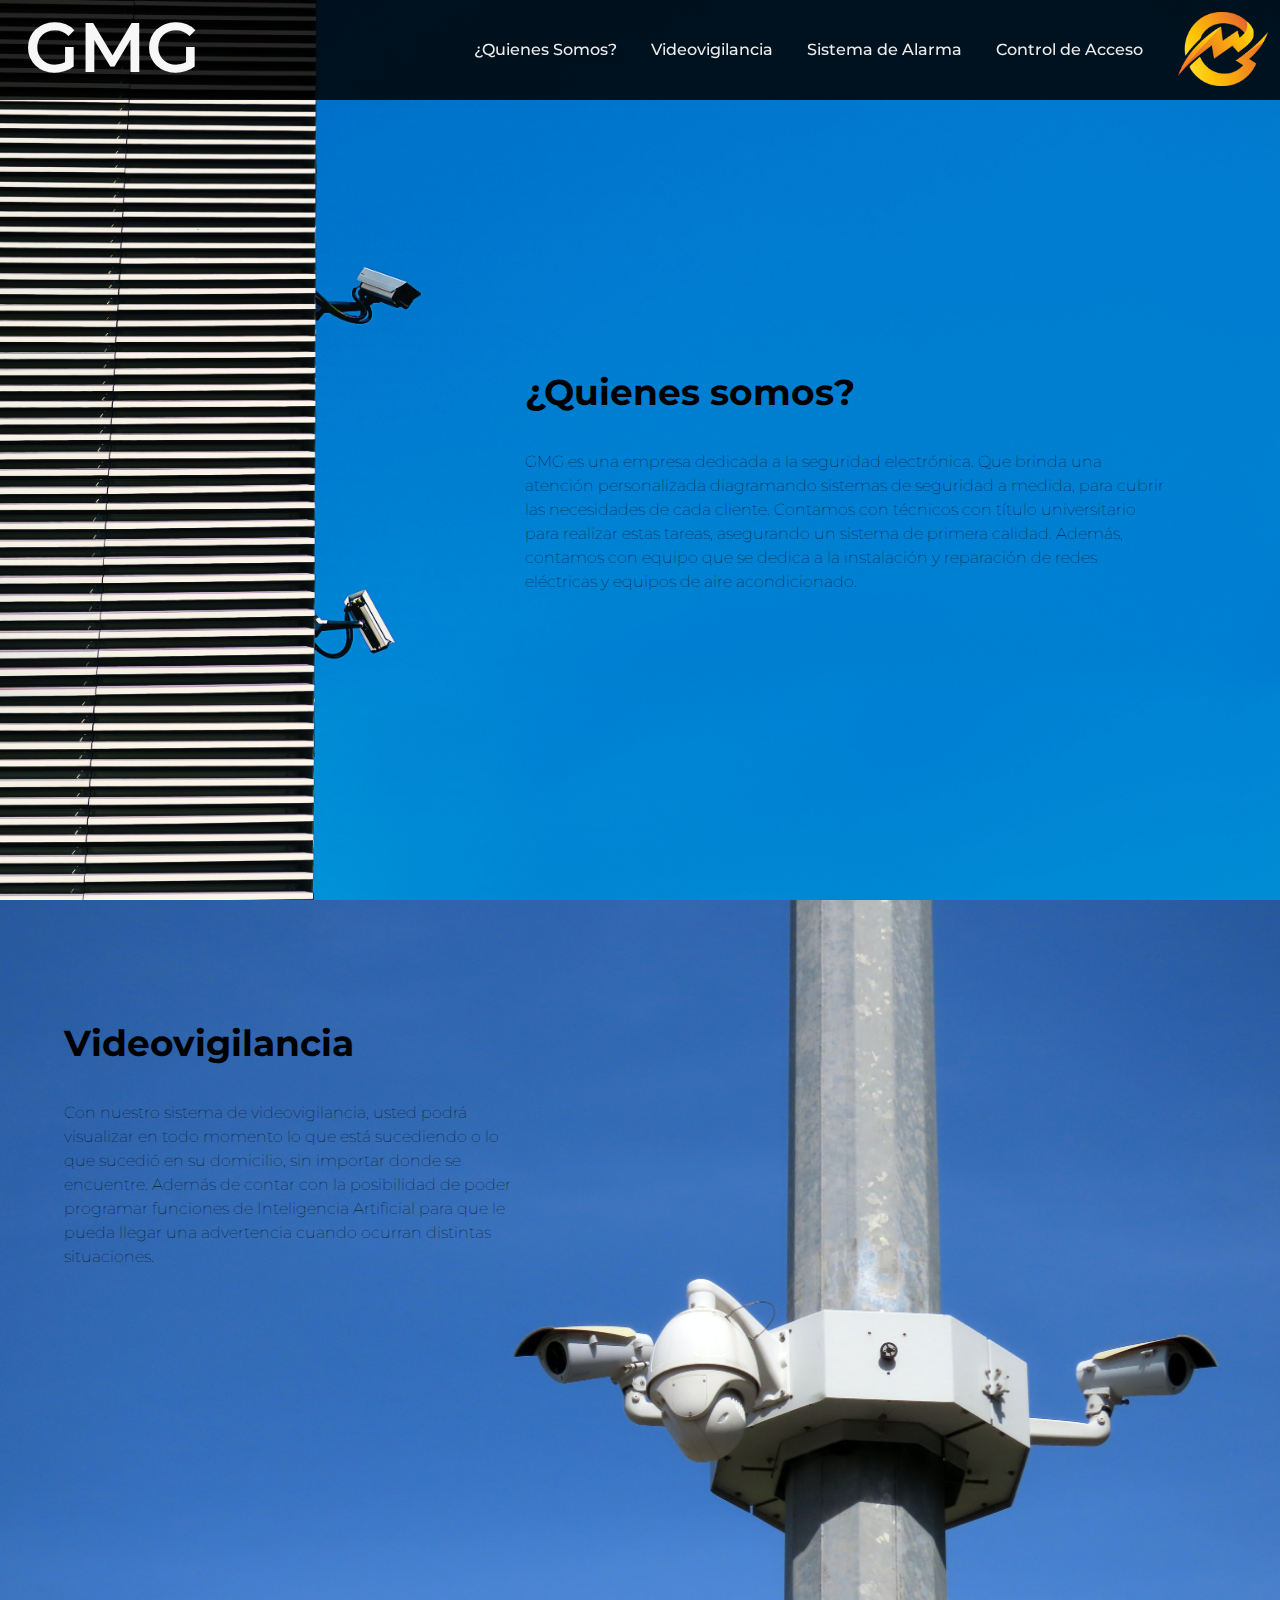
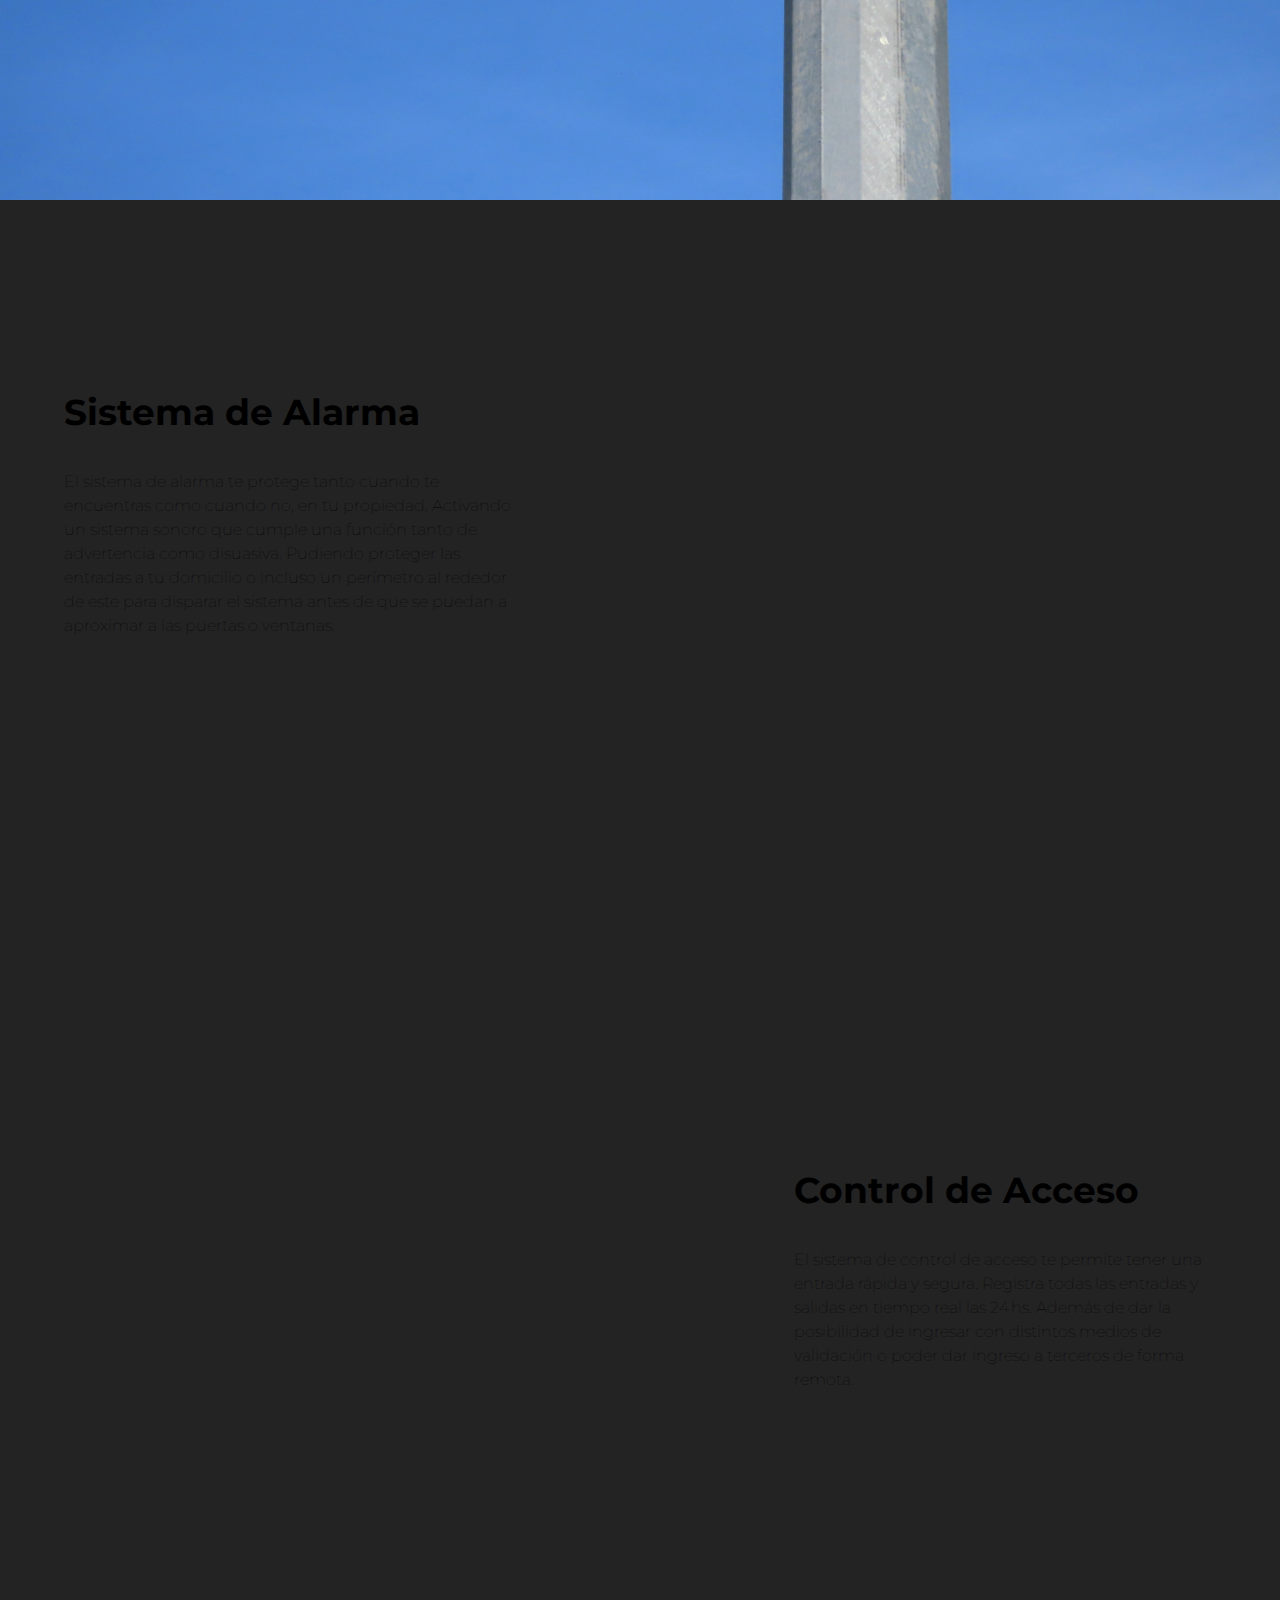
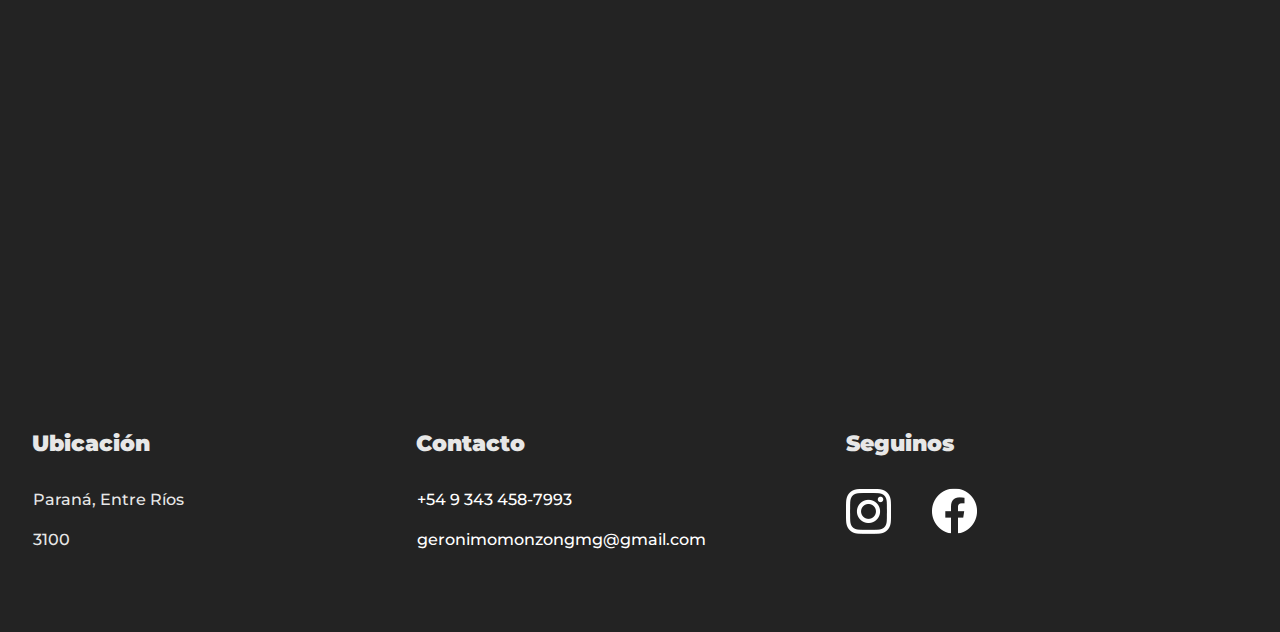
==== index.html @ 962f6a5e "first commit" ====
<!doctype html>
<html>
<head>
<meta charset="utf-8">
<title>GMG</title>
<meta name="keywords" content="GMG,seguridad,seguridad electronica,videovigilancia,alarma,alarmas,electricidad">
<meta name="description" content="GMG es una empresa dedicada a la seguridad electronica y a la electricidad domiciliaria e industrial">
<link rel="icon" href="img//gmg logo trans.2.ico">
<link href="estilo01.css" rel="stylesheet" type="text/css">
<link rel="preconnect" href="https://fonts.googleapis.com">
<link rel="preconnect" href="https://fonts.gstatic.com" crossorigin>
<link href="https://fonts.googleapis.com/css2?family=Montserrat:wght@300;400;700;900&display=swap" rel="stylesheet">
</head>

<body>
<div>
  <header>
    <label for="menu"><img src="img/ham-ico.png" width="40" height="29" alt=""/>&nbsp; </label>
    <input name="menu" type="checkbox" id="menu">
    <nav class="menu">
      <ul>
        <li><a href="#contenido">&nbsp;¿Quienes Somos?</a></li>
        <li><a href="#contenido-02">Videovigilancia</a></li>
        <li><a href="#contenido-03">Sistema de Alarma</a></li>
        <li><a href="#contenido-04">Control de Acceso</a>&nbsp;</li>
      </ul>
    </nav>
    <h1 class="GMG">GMG</h1>
    <div class="logo"></div>
  </header>
  <div class="contenido" id="contenido">
    <div class="balazo">
      <h2>¿Quienes somos?</h2>
      <p class="textos">GMG es una empresa dedicada a la seguridad electrónica. Que brinda una atención personalizada diagramando sistemas de seguridad a medida, para cubrir las necesidades de cada cliente. Contamos con técnicos con título universitario para realizar estas tareas, asegurando un sistema de primera calidad. Además, contamos con equipo que se dedica a la instalación y reparación de redes eléctricas y equipos de aire acondicionado.</p>
    </div>
  </div>
  <div class="contenido-02" id="contenido-02">
    <div class="balazo-02">
      <h2>Videovigilancia</h2>
      <p class="textos">Con nuestro sistema de videovigilancia, usted podrá visualizar en todo momento lo que está sucediendo o lo que sucedió en su domicilio, sin importar donde se encuentre. Además de contar con la posibilidad de poder programar funciones de Inteligencia Artificial para que le pueda llegar una advertencia cuando ocurran distintas situaciones.</p>
    </div>
  </div>
  <div class="contenido-03" id="contenido-03">
    <div class="balazo-03">
      <h2>Sistema de Alarma</h2>
      <p class="textos">El sistema de alarma te protege tanto cuando te encuentras como cuando no, en tu propiedad. Activando un sistema sonoro que cumple una función tanto de advertencia como disuasiva. Pudiendo proteger las entradas a tu domicilio o incluso un perímetro al rededor de este para disparar el sistema antes de que se puedan a aproximar a las puertas o ventanas.</p>
    </div>
  </div>
  <div class="contenido-04" id="contenido-04">
    <div class="balazo-04">
      <h2>Control de Acceso</h2>
      <p class="textos">El sistema de control de acceso te permite tener una entrada rápida y segura. Registra todas las entradas y salidas en tiempo real las 24 hs. Además de dar la posibilidad de ingresar con distintos medios de validación o poder dar ingreso a terceros de forma remota.</p>
    </div>
  </div>
  <footer>
    <div class="col-01">
      <h1>Ubicación</h1>
      <ul>
        <li>Paraná, Entre Ríos&nbsp;&nbsp;</li>
        <li>3100</li>
        <li>&nbsp;</li>
      </ul>
      <p>&nbsp;</p>
    </div>
    <div class="col-02">
      <h1>Contacto&nbsp;</h1>
      <ul>
        <li><a href="https://wa.me/message/QLIP2QFUD2J5P1" target="_blank">+54 9 343 458-7993</a></li>
        <li><a href="mailto:geronimomonzongmg@gmail.com" target="_blank">geronimomonzongmg@gmail.com</a>&nbsp;&nbsp;</li>
        <li>&nbsp;</li>
      </ul>
      <p>&nbsp;</p>
    </div>
    <div class="col-02">
      <h1>Seguinos &nbsp;</h1>
      <div class="redes"><a href="https://instagram.com/gmg_electricidadgeneral?igshid=YmMyMTA2M2Y=" target="_blank"><img src="img/in.png" width="45" height="46" alt=""/></a>&nbsp;</div>
      <div class="redes"><a href="https://www.facebook.com/GMG.elctricidad" target="_blank"><img src="img/fb.png" width="45" height="46" alt=""/></a>&nbsp;</div>
    </div>
  </footer>
  &nbsp;</div>
</body>
</html>
---- estilo01.css ----
@charset "utf-8";
/* http://meyerweb.com/eric/tools/css/reset/ 
   v2.0 | 20110126
   License: none (public domain)
*/

html, body, div, span, applet, object, iframe,
h1, h2, h3, h4, h5, h6, p, blockquote, pre,
a, abbr, acronym, address, big, cite, code,
del, dfn, em, img, ins, kbd, q, s, samp,
small, strike, strong, sub, sup, tt, var,
b, u, i, center,
dl, dt, dd, ol, ul, li,
fieldset, form, label, legend,
table, caption, tbody, tfoot, thead, tr, th, td,
article, aside, canvas, details, embed, 
figure, figcaption, footer, header, hgroup, 
menu, nav, output, ruby, section, summary,
time, mark, audio, video {
	margin: 0;
	padding: 0;
	border: 0;
	font-size: 100%;
	font: inherit;
	vertical-align: baseline;
}
/* HTML5 display-role reset for older browsers */
article, aside, details, figcaption, figure, 
footer, header, hgroup, menu, nav, section {
	display: block;
}
body {
    line-height: 1;
    top: 0px;
}
ol, ul {
    list-style: none;
    margin-left: 186px;
}
blockquote, q {
	quotes: none;
}
blockquote:before, blockquote:after,
q:before, q:after {
	content: '';
	content: none;
}
table {
	border-collapse: collapse;
	border-spacing: 0;
}
.contenido {
    width: 100%;
    height: 100vh;
    background-image: url(img/arthur-mazi-a8CxRWIu8yw-unsplash.jpg);
    background-repeat: no-repeat;
    background-position: 45% 0%;
    background-size: cover;
    position: static;
    z-index: 1;
}
.balazo {
    width: 50%;
    position: relative;
    top: 50%;
    right: -41%;
}
.balazo-02 {
    width: 35%;
    position: relative;
    top: 201px;
    right: -5%;
}
.balazo-03 {
    width: 35%;
    position: relative;
    top: 30%;
    right: -5%;
}
.balazo-04 {
    width: 35%;
    position: relative;
    top: 148px;
    right: -62%;
}

h2 {
    font-family: 'Montserrat', sans-serif;
    font-size: 36px;
    font-weight: 700;
    margin-right: 15px;
    position: absolute;
    top: -70px;
}
body {
    font-family: 'Montserrat', sans-serif;
    font-size: 16px;
    line-height: 24px;
    font-weight: 400;
    top: 0px;
    position: static;
    background-color: rgba(35,35,35,1.00);
}

.textos {
    font-family: 'Montserrat', sans-serif;
    font-weight: lighter;
    font-size: 16px;
    line-height: 24px;
}
.te {
}
.logo {
    width: 90px;
    height: 90px;
    background-image: url(img/gmg%20logo%20trans.2.png);
    background-repeat: no-repeat;
    background-size: contain;
    position: absolute;
    right: 12px;
    top: 12px;
}
.GMG {
    color: rgba(247,247,247,1.00);
    font-family: 'Montserrat', sans-serif;
    font-size: 70px;
    font-weight: 600;
    position: relative;
    top: 35px;
    left: 25px;
    display: inline-block;
}

header {
    width: 100%;
    height: 100px;
    background-color: rgba(0,0,0,0.85);
    position: fixed;
    z-index: 10;
}
footer {
    padding: 32px;
    color: rgba(231,231,231,1.00);
    width: 100%;
}
footer h1 {
    font-size: 22px;
    font-family: 'Montserrat', sans-serif;
    font-weight: 900;
}
footer ul {
    margin-top: 32px;
}
footer li {
    height: 40px;
    font-weight: 500;
    font-style: 16px;
    padding-right: 0px;
    margin-left: -185px;
}
.col-01 {
    width: 30%;
    float: left;
}
.col-02 {
    width: 30%;
    float: left;
    margin-right: 46px;
}
.redes {
    width: 50px;
    height: 50px;
    background-repeat: no-repeat;
    background-size: 50px auto;
    margin-top: 32px;
    display: inline-block;
    margin-right: 32px;
}






.col-01 {
    width: 30%;
}
.contenido-02 {
    z-index: 2;
    background-image: url(img/nick-sokolov-5nViCpP2L6w-unsplash.jpg);
    width: 100%;
    height: 100vh;
    background-repeat: no-repeat;
    background-size: cover;
    background-position: 0% 51%;

}
.contenido-03 {
    z-index: 2;
    background-image: url(img/closeup-of-the-hand-of-man-using-keypad-to-arm-his-home-alarm-system.jpg);
    width: 100%;
    height: 100vh;
    background-repeat: no-repeat;
    background-size: cover;
    background-position: 0% 38%;

}
.contenido-04 {
    z-index: 2;
    background-image: url(img/scanning-finger-on-coronavirus-contaminated-fingerprint-access-control.jpg);
    width: 100%;
    height: 100vh;
    background-repeat: no-repeat;
    background-size: cover;
    background-position: 29% -20%;

}
header label {
    display: none;
}
.menu {
    position: absolute;
    background-color: rgba(0,0,0,0.00);
    width: 90%;
    margin-top: 0px;
    margin-right: 0px;
}
.menu ul {
    display: flex;
    flex-direction: row;
    justify-content: flex-end;
}
.menu li {
    color: rgba(229,229,229,1.00);
    font-weight: 500;
    padding-left: 25px;
    padding-top: 38px;
    padding-right: 9px;
}
.menu li a {
    display: block;
}
.menu li a {
    color: rgba(235,235,235,1.00);
    font-weight: 500;
    text-decoration: none;
}

#menu {
    display: none;
}
.menu li a:hover {
    color: rgba(239,133,31,1.00);
}
footer li a {
    text-decoration: none;
    color: rgba(255,255,255,1.00);
}










@media (max-width: 768px){
footer {
    width: 100%;
    height: 100vh;
}
footer li {
    margin-left: 0px;
}

.col-01 {
    width: 100%;
    float: none;
}
.col-02 {
    float: none;
    width: 100%;
}
.textos {
    font-size: 14px;
    line-height: 21px;
    font-weight: 500;
}
.col-01 {
    margin-top: 45%;
}
.balazo {
    width: 80%;
    left: 20%;
    top: 38%;
    position: relative;
}
.contenido {
}
.contenido-02 {
}
.contenido-03 {
    background-position: 36% 0%;
}
.contenido-04 {
}




.balazo-02 {
    width: 80%;
}
.balazo-03 {
    width: 80%;
}
.balazo-04 {
    width: 80%;
    left: 23%;
    position: relative;
}
h2 {



}
header {
    height: 80px;
    width: 100%;
}
h1 {
}
footer h1 {
    font-size: 18px;
}
.logo {
    width: 70px;
    height: 70px;
}
.GMG {
    font-size: 56px;
    position: absolute;
    padding-bottom: 0px;
    padding-top: 0px;
    display: block;
    left: 39%;
    top: 24px;
}
#menu {
    left: 0px;



}
#menul {

}

header label {
    left: 12px;
    position: relative;
    top: 21px;
    cursor: pointer;
    display: block;


}
.menu {
    color: rgba(221,221,221,1.00);
    position: absolute;
    width: 70%;
    background-color: rgba(0,17,30,1.00);
    margin-top: 44px;
    margin-left: -100%;
    transition: all 0.5s;
}
#menu:checked~ .menu {
    margin-left: 0px;
}

.menu ul {
    display: flex;
    flex-direction: column;
}
.menu li {
    border-top: 2px solid rgba(239,239,239,0.82);
    height: 50px;
    padding-left: 10px;
}
.menu li a {
    display: block;
    padding-top: 15px;
    padding-left: 20px;
    padding-right: 20px;
    padding-bottom: 15px;
    font-weight: 500;
    text-transform: uppercase;
}
.menu li a:hover {
    color: rgba(236,120,36,1.00);
}
ol, ul {
    margin-left: 0px;
}
label {

}
body p {
}



























}
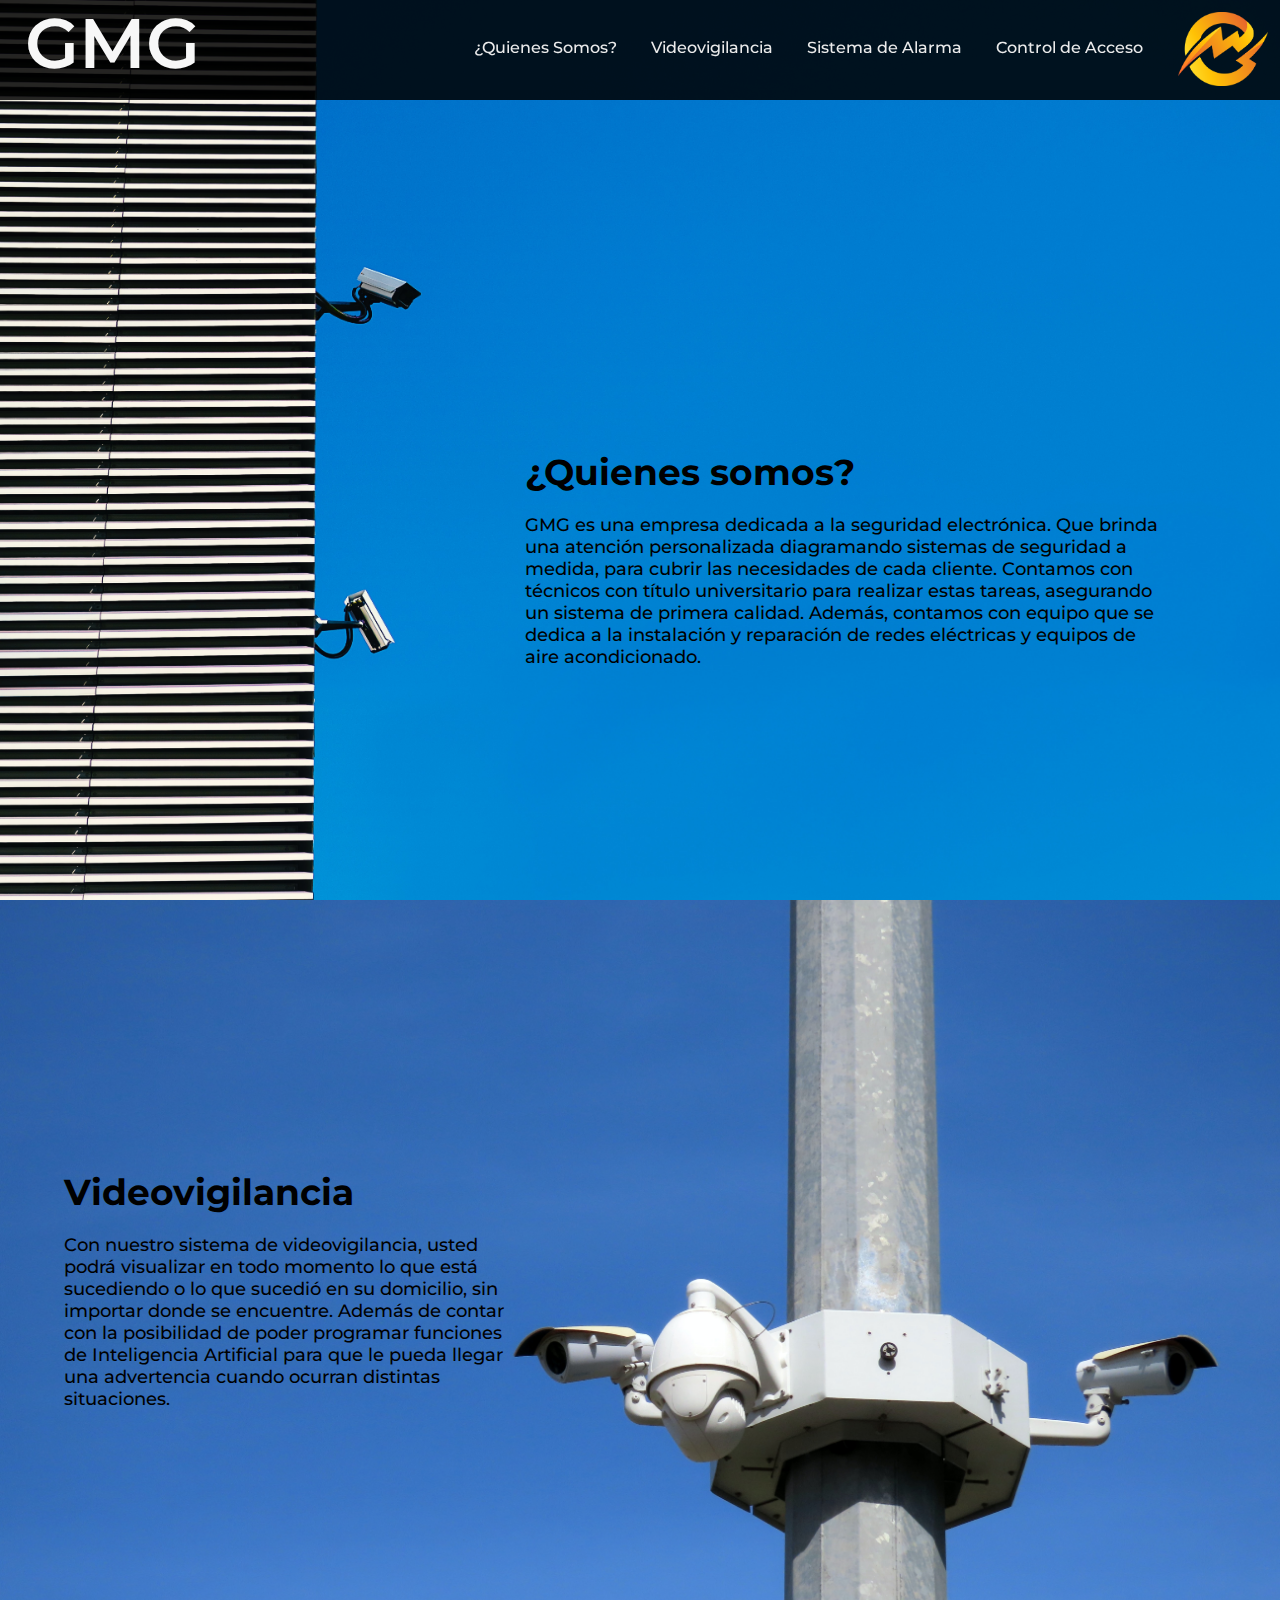
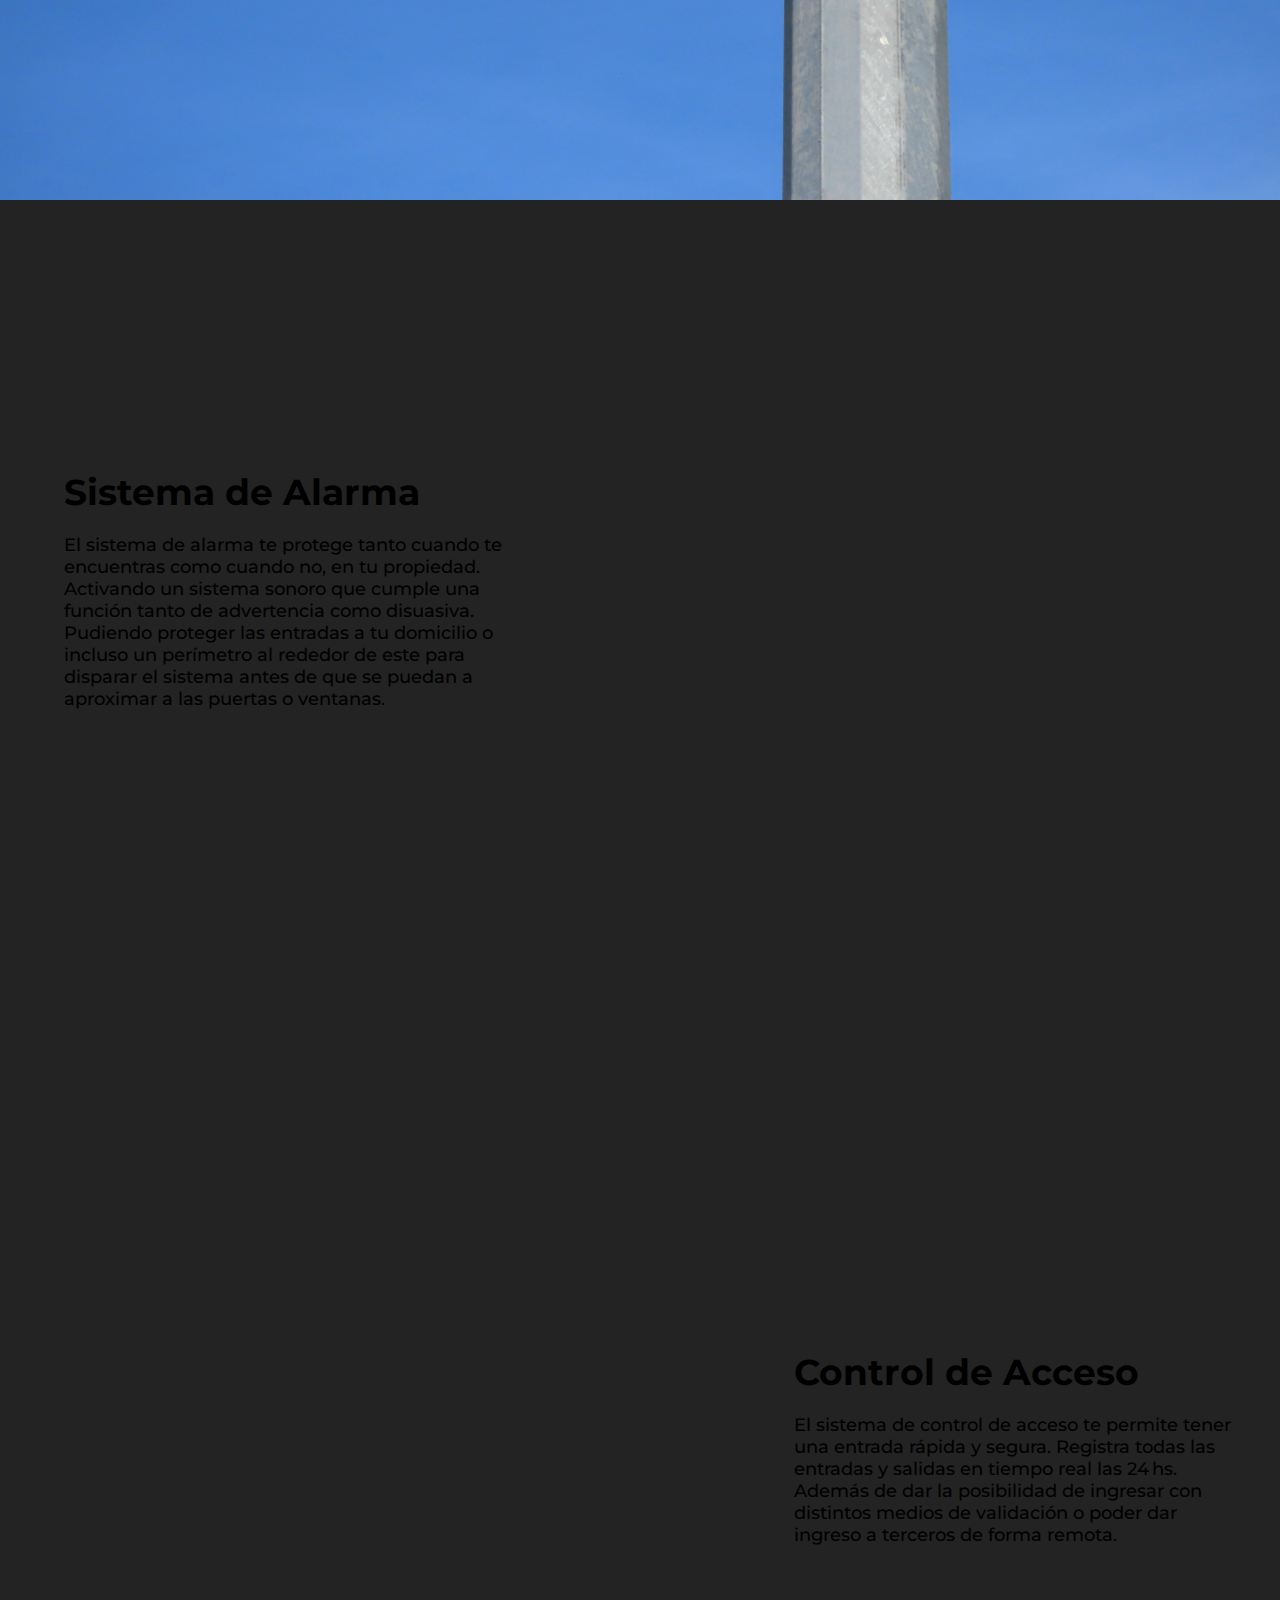
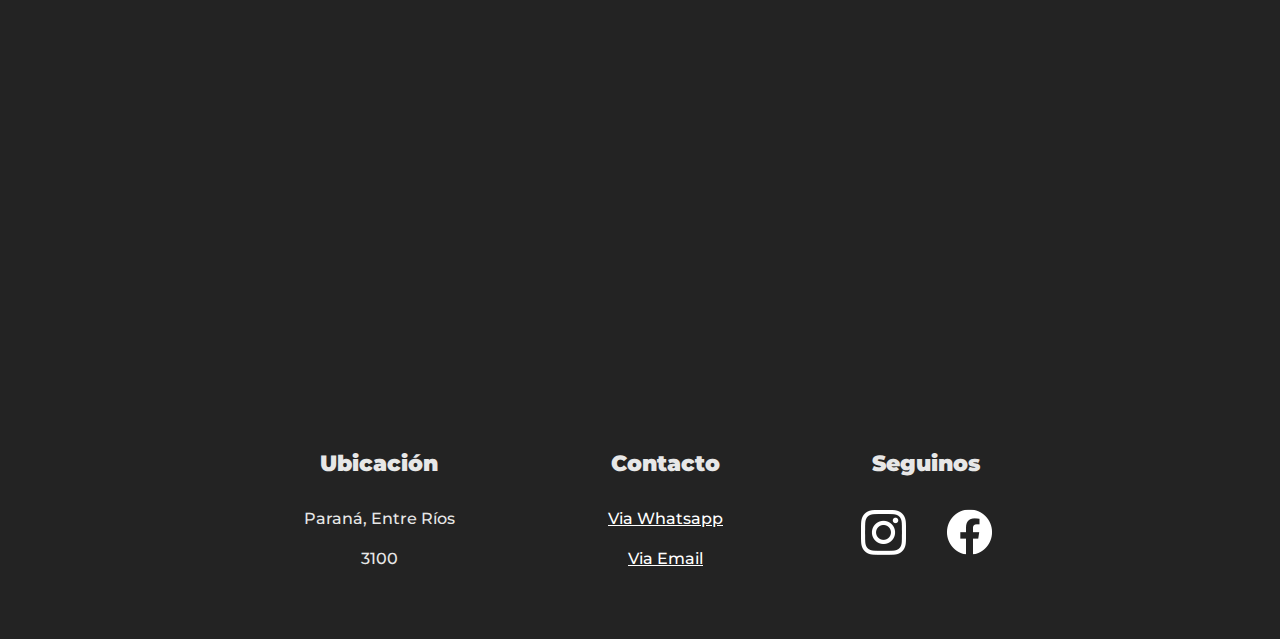
==== commit 0b14bd54: "Realizada primera implementacion" ====
--- a/index.html
+++ b/index.html
@@ -15,14 +15,13 @@
 <body>
 <div>
   <header>
-    <label for="menu"><img src="img/ham-ico.png" width="40" height="29" alt=""/>&nbsp; </label>
-    <input name="menu" type="checkbox" id="menu">
+    <label for="menu"><img src="img/ham-ico.png" width="40" height="29" alt=""/></label>
     <nav class="menu">
       <ul>
-        <li><a href="#contenido">&nbsp;¿Quienes Somos?</a></li>
+        <li><a href="#contenido">¿Quienes Somos?</a></li>
         <li><a href="#contenido-02">Videovigilancia</a></li>
         <li><a href="#contenido-03">Sistema de Alarma</a></li>
-        <li><a href="#contenido-04">Control de Acceso</a>&nbsp;</li>
+        <li><a href="#contenido-04">Control de Acceso</a></li>
       </ul>
     </nav>
     <h1 class="GMG">GMG</h1>
@@ -53,30 +52,28 @@
     </div>
   </div>
   <footer>
-    <div class="col-01">
-      <h1>Ubicación</h1>
-      <ul>
-        <li>Paraná, Entre Ríos&nbsp;&nbsp;</li>
-        <li>3100</li>
-        <li>&nbsp;</li>
-      </ul>
-      <p>&nbsp;</p>
-    </div>
-    <div class="col-02">
-      <h1>Contacto&nbsp;</h1>
-      <ul>
-        <li><a href="https://wa.me/message/QLIP2QFUD2J5P1" target="_blank">+54 9 343 458-7993</a></li>
-        <li><a href="mailto:geronimomonzongmg@gmail.com" target="_blank">geronimomonzongmg@gmail.com</a>&nbsp;&nbsp;</li>
-        <li>&nbsp;</li>
-      </ul>
-      <p>&nbsp;</p>
-    </div>
-    <div class="col-02">
-      <h1>Seguinos &nbsp;</h1>
-      <div class="redes"><a href="https://instagram.com/gmg_electricidadgeneral?igshid=YmMyMTA2M2Y=" target="_blank"><img src="img/in.png" width="45" height="46" alt=""/></a>&nbsp;</div>
-      <div class="redes"><a href="https://www.facebook.com/GMG.elctricidad" target="_blank"><img src="img/fb.png" width="45" height="46" alt=""/></a>&nbsp;</div>
+    <div class="footer-container">
+      <div class="footer-item">
+        <h1>Ubicación</h1>
+        <ul>
+          <li>Paraná, Entre Ríos</li>
+          <li>3100</li>
+        </ul>
+      </div>
+      <div class="footer-item">
+        <h1>Contacto</h1>
+        <ul>
+          <li><a href="https://wa.me/message/QLIP2QFUD2J5P1" target="_blank" style="text-decoration: underline;">Via Whatsapp</a></li>
+          <li><a href="mailto:geronimomonzongmg@gmail.com" target="_blank" style="text-decoration: underline;">Via Email</a></li>
+        </ul>
+      </div>
+      <div class="footer-item">
+        <h1>Seguinos</h1>
+        <div class="redes"><a href="https://instagram.com/gmg_electricidadgeneral?igshid=YmMyMTA2M2Y=" target="_blank"><img src="img/in.png" width="45" height="46" alt=""/></a></div>
+        <div class="redes" style="margin-right:0;"><a href="https://www.facebook.com/GMG.elctricidad" target="_blank"><img src="img/fb.png" width="45" height="46" alt=""/></a></div>
+      </div>
     </div>
   </footer>
-  &nbsp;</div>
+</div>
 </body>
 </html>
--- a/estilo01.css
+++ b/estilo01.css
@@ -4,25 +4,14 @@
    License: none (public domain)
 */
 
-html, body, div, span, applet, object, iframe,
-h1, h2, h3, h4, h5, h6, p, blockquote, pre,
-a, abbr, acronym, address, big, cite, code,
-del, dfn, em, img, ins, kbd, q, s, samp,
-small, strike, strong, sub, sup, tt, var,
-b, u, i, center,
-dl, dt, dd, ol, ul, li,
-fieldset, form, label, legend,
-table, caption, tbody, tfoot, thead, tr, th, td,
-article, aside, canvas, details, embed, 
-figure, figcaption, footer, header, hgroup, 
-menu, nav, output, ruby, section, summary,
-time, mark, audio, video {
+* {
 	margin: 0;
 	padding: 0;
 	border: 0;
 	font-size: 100%;
 	font: inherit;
 	vertical-align: baseline;
+    scroll-behavior: smooth;
 }
 /* HTML5 display-role reset for older browsers */
 article, aside, details, figcaption, figure, 
@@ -30,7 +19,6 @@
 	display: block;
 }
 body {
-    line-height: 1;
     top: 0px;
 }
 ol, ul {
@@ -68,7 +56,7 @@
 .balazo-02 {
     width: 35%;
     position: relative;
-    top: 201px;
+    top: 30%;
     right: -5%;
 }
 .balazo-03 {
@@ -80,7 +68,7 @@
 .balazo-04 {
     width: 35%;
     position: relative;
-    top: 148px;
+    top: 250px;
     right: -62%;
 }
 
@@ -89,13 +77,13 @@
     font-size: 36px;
     font-weight: 700;
     margin-right: 15px;
-    position: absolute;
-    top: -70px;
-}
+    position: relative;
+    margin-bottom: 20px;
+}
+
 body {
     font-family: 'Montserrat', sans-serif;
     font-size: 16px;
-    line-height: 24px;
     font-weight: 400;
     top: 0px;
     position: static;
@@ -104,11 +92,8 @@
 
 .textos {
     font-family: 'Montserrat', sans-serif;
-    font-weight: lighter;
-    font-size: 16px;
-    line-height: 24px;
-}
-.te {
+    font-weight: 500;
+    font-size: 18px;
 }
 .logo {
     width: 90px;
@@ -126,7 +111,7 @@
     font-size: 70px;
     font-weight: 600;
     position: relative;
-    top: 35px;
+
     left: 25px;
     display: inline-block;
 }
@@ -138,8 +123,20 @@
     position: fixed;
     z-index: 10;
 }
+
+.footer-container{
+    display: flex;
+    justify-content: center;
+    padding: 30px 0px;
+    flex-wrap: wrap;
+}
+
+.footer-item{
+    margin: 20px 50px;
+    text-align: center;
+}
+
 footer {
-    padding: 32px;
     color: rgba(231,231,231,1.00);
     width: 100%;
 }
@@ -158,30 +155,15 @@
     padding-right: 0px;
     margin-left: -185px;
 }
-.col-01 {
-    width: 30%;
-    float: left;
-}
-.col-02 {
-    width: 30%;
-    float: left;
-    margin-right: 46px;
-}
+
 .redes {
     width: 50px;
     height: 50px;
-    background-repeat: no-repeat;
-    background-size: 50px auto;
     margin-top: 32px;
     display: inline-block;
     margin-right: 32px;
 }
 
-
-
-
-
-
 .col-01 {
     width: 30%;
 }
@@ -212,7 +194,7 @@
     height: 100vh;
     background-repeat: no-repeat;
     background-size: cover;
-    background-position: 29% -20%;
+
 
 }
 header label {
@@ -257,183 +239,111 @@
     color: rgba(255,255,255,1.00);
 }
 
-
-
-
-
-
-
-
-
-
 @media (max-width: 768px){
-footer {
-    width: 100%;
-    height: 100vh;
-}
-footer li {
-    margin-left: 0px;
-}
-
-.col-01 {
-    width: 100%;
-    float: none;
-}
-.col-02 {
-    float: none;
-    width: 100%;
-}
-.textos {
-    font-size: 14px;
-    line-height: 21px;
-    font-weight: 500;
-}
-.col-01 {
-    margin-top: 45%;
-}
-.balazo {
-    width: 80%;
-    left: 20%;
-    top: 38%;
-    position: relative;
-}
-.contenido {
-}
-.contenido-02 {
-}
-.contenido-03 {
-    background-position: 36% 0%;
-}
-.contenido-04 {
-}
-
-
-
-
-.balazo-02 {
-    width: 80%;
-}
-.balazo-03 {
-    width: 80%;
-}
-.balazo-04 {
-    width: 80%;
-    left: 23%;
-    position: relative;
-}
-h2 {
-
-
-
-}
-header {
-    height: 80px;
-    width: 100%;
-}
-h1 {
-}
-footer h1 {
-    font-size: 18px;
-}
-.logo {
-    width: 70px;
-    height: 70px;
-}
-.GMG {
-    font-size: 56px;
-    position: absolute;
-    padding-bottom: 0px;
-    padding-top: 0px;
-    display: block;
-    left: 39%;
-    top: 24px;
-}
-#menu {
-    left: 0px;
-
-
-
-}
-#menul {
-
-}
-
-header label {
-    left: 12px;
-    position: relative;
-    top: 21px;
-    cursor: pointer;
-    display: block;
-
-
-}
-.menu {
-    color: rgba(221,221,221,1.00);
-    position: absolute;
-    width: 70%;
-    background-color: rgba(0,17,30,1.00);
-    margin-top: 44px;
-    margin-left: -100%;
-    transition: all 0.5s;
-}
-#menu:checked~ .menu {
-    margin-left: 0px;
-}
-
-.menu ul {
-    display: flex;
-    flex-direction: column;
-}
-.menu li {
-    border-top: 2px solid rgba(239,239,239,0.82);
-    height: 50px;
-    padding-left: 10px;
-}
-.menu li a {
-    display: block;
-    padding-top: 15px;
-    padding-left: 20px;
-    padding-right: 20px;
-    padding-bottom: 15px;
-    font-weight: 500;
-    text-transform: uppercase;
-}
-.menu li a:hover {
-    color: rgba(236,120,36,1.00);
-}
-ol, ul {
-    margin-left: 0px;
-}
-label {
-
-}
-body p {
-}
-
-
-
-
-
-
-
-
-
-
-
-
-
-
-
-
-
-
-
-
-
-
-
-
-
-
-
-}
+    footer li {
+        margin-left: 0px;
+    }
+
+    .textos {
+        font-size: 14px;
+        font-weight: bold;
+    }
+   
+    .balazo {
+        width: 80%;
+        left: 20%;
+        top: 38%;
+        position: relative;
+    }
+
+    .contenido-03 {
+        background-position: 36% 0%;
+    }
+    .balazo-02 {
+        width: 80%;
+    }
+    .balazo-03 {
+        width: 80%;
+    }
+    .balazo-04 {
+        width: 80%;
+        left: 23%;
+        position: relative;
+    }
+
+    header {
+        height: 80px;
+        width: 100%;
+    }
+  
+    footer h1 {
+        font-size: 18px;
+    }
+    .logo {
+        width: 70px;
+        height: 70px;
+    }
+    .GMG {
+        font-size: 56px;
+        position: absolute;
+        padding-bottom: 0px;
+        padding-top: 0px;
+        display: block;
+        left: 39%;
+        top: 24px;
+    }
+    #menu {
+        left: 0px;
+    }
+
+    header label {
+        left: 12px;
+        position: relative;
+        top: 21px;
+        cursor: pointer;
+        display: block;
+    }
+
+    .menu {
+        color: rgba(221,221,221,1.00);
+        position: absolute;
+        width: 70%;
+        background-color: rgba(0,17,30,1.00);
+        margin-top: 44px;
+        margin-left: -100%;
+        transition: all 0.5s;
+    }
+
+    #menu:checked~ .menu {
+        margin-left: 0px;
+    }
+
+    .menu ul {
+        display: flex;
+        flex-direction: column;
+    }
+
+    .menu li {
+        border-top: 2px solid rgba(239,239,239,0.82);
+        height: 50px;
+        padding-left: 10px;
+    }
+
+    .menu li a {
+        display: block;
+        padding-top: 15px;
+        padding-left: 20px;
+        padding-right: 20px;
+        padding-bottom: 15px;
+        font-weight: 500;
+        text-transform: uppercase;
+    }
+
+    .menu li a:hover {
+        color: rgba(236,120,36,1.00);
+    }
+
+    ol, ul {
+        margin-left: 0px;
+    }
+}
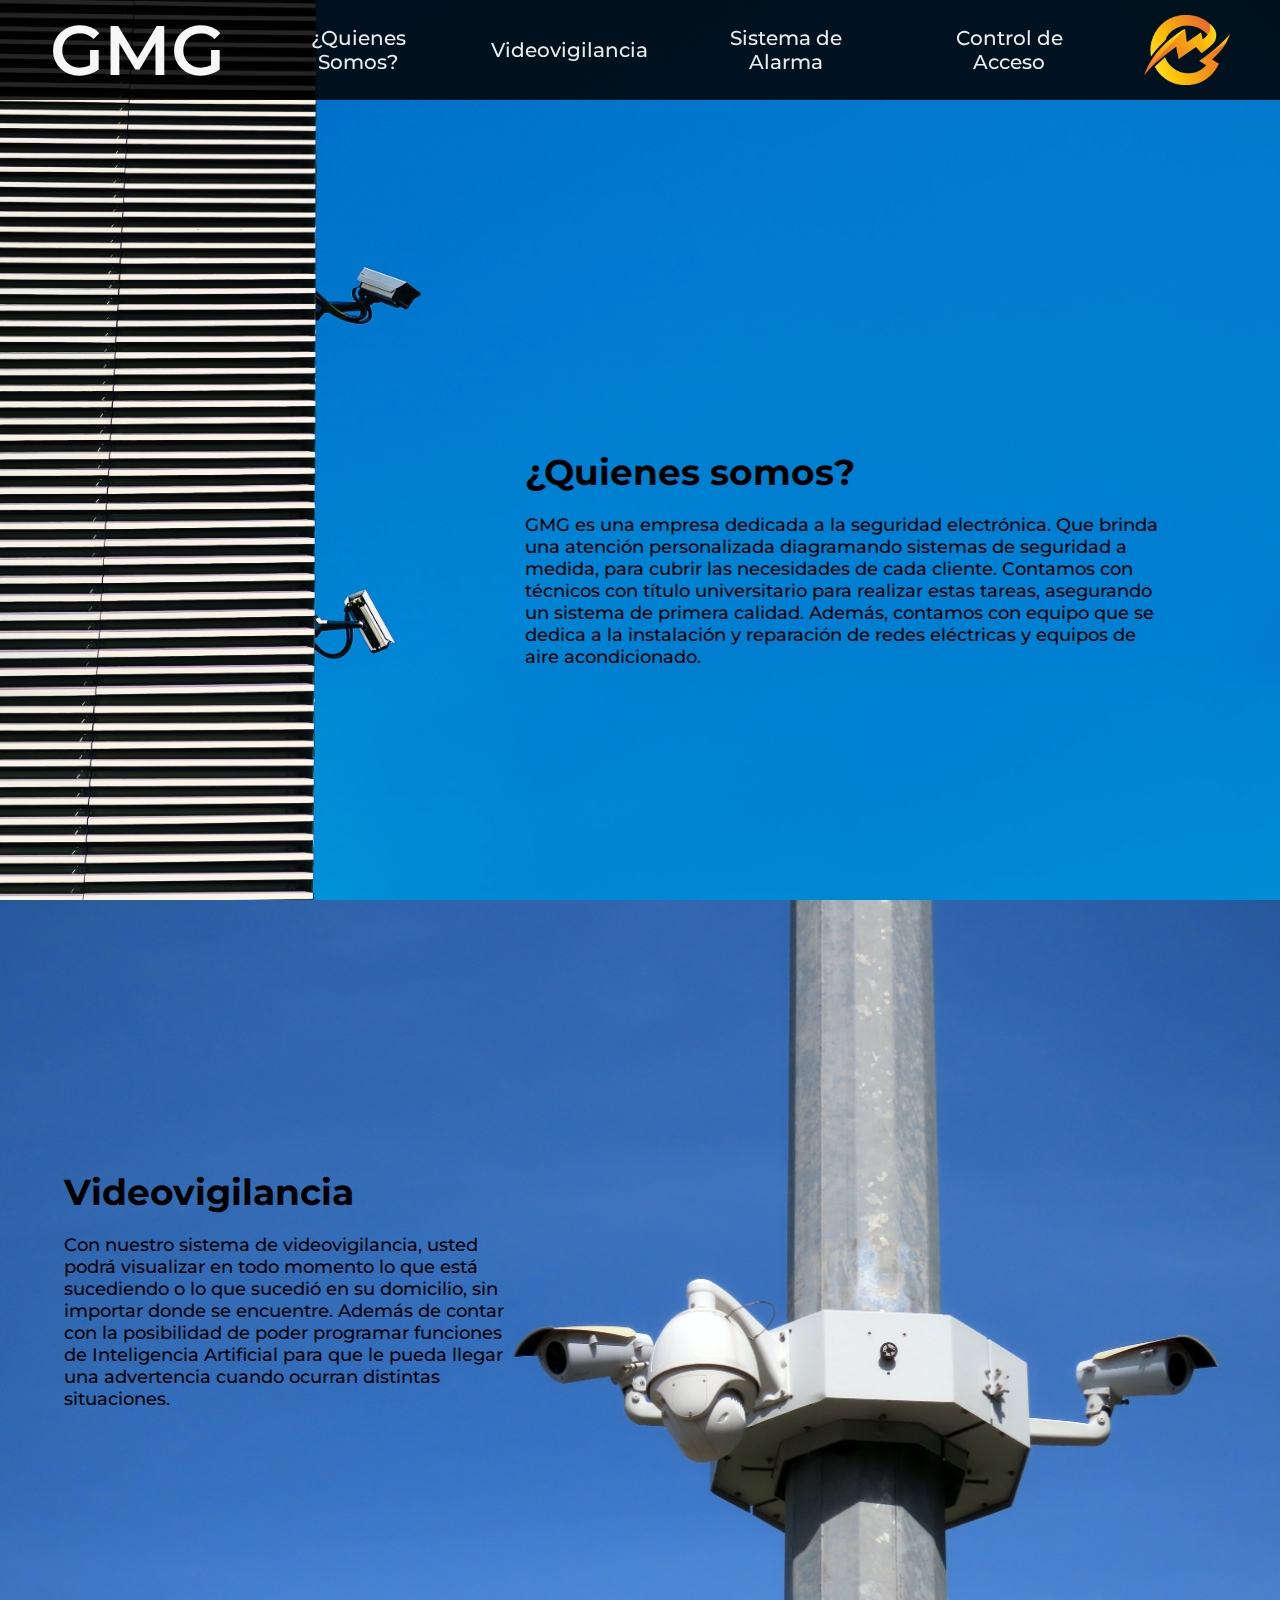
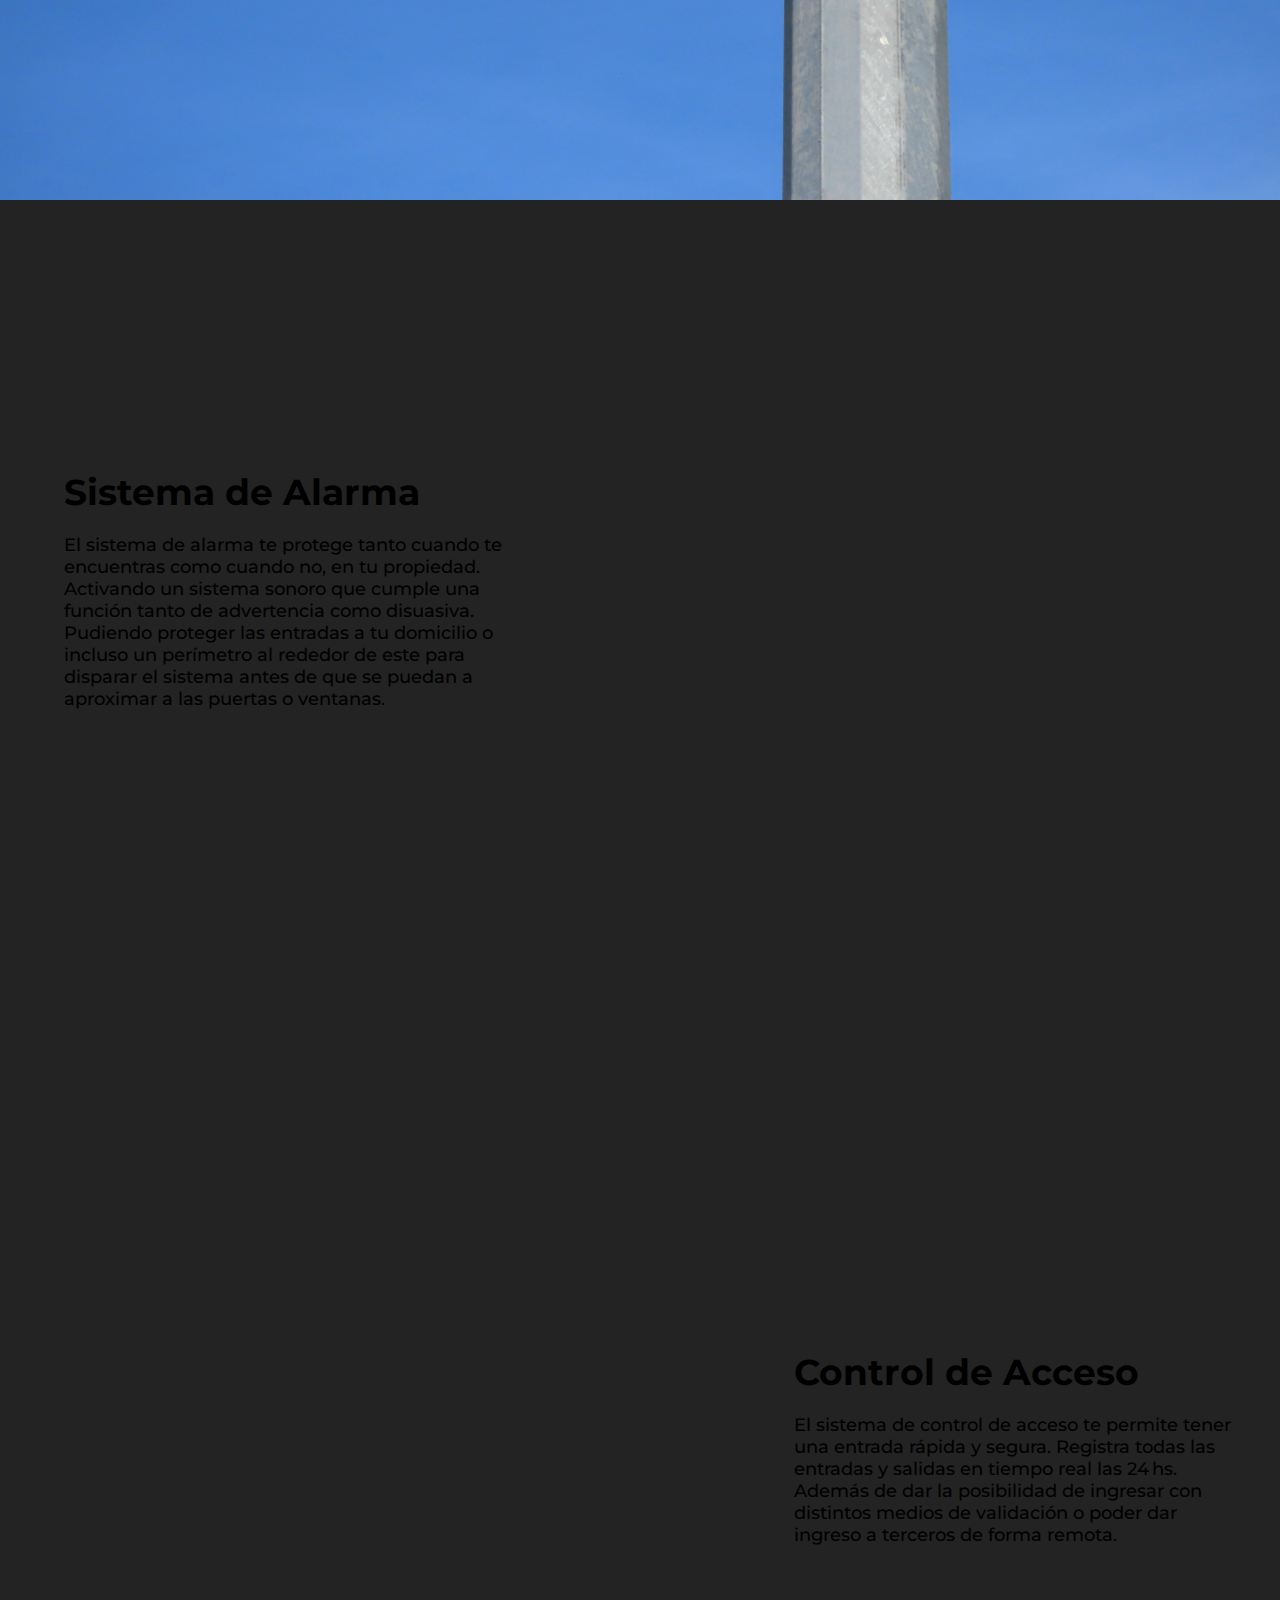
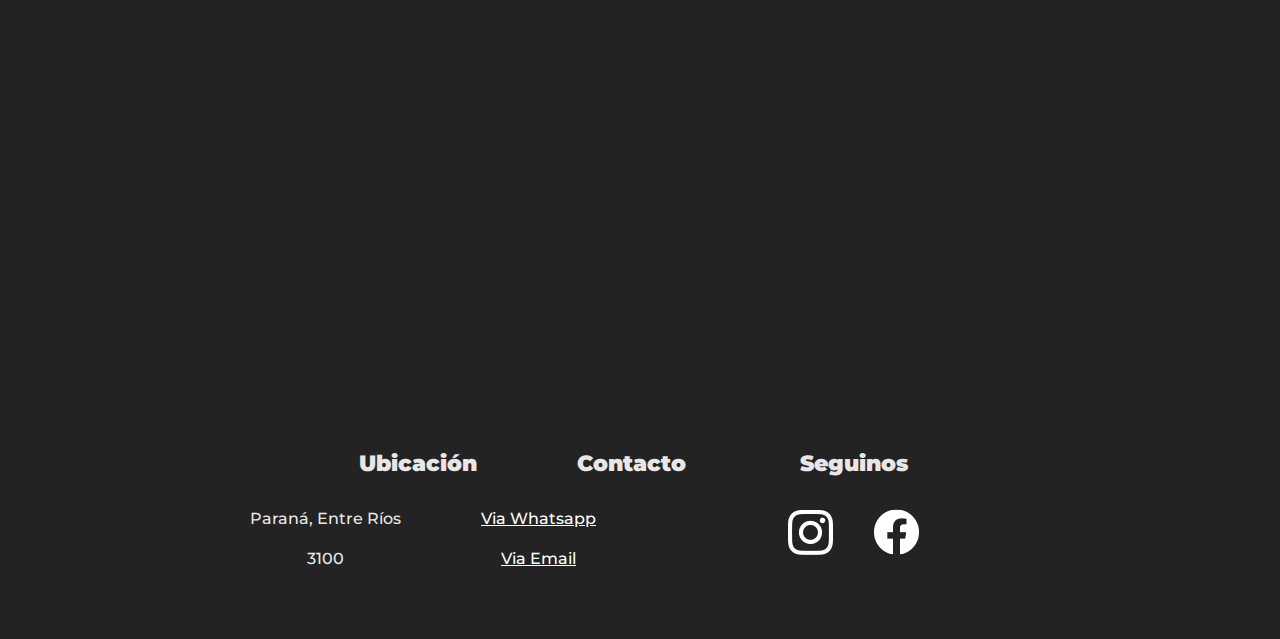
==== commit 64c70373: "Realizada mejoras en header" ====
--- a/index.html
+++ b/index.html
@@ -8,6 +8,7 @@
 <link rel="icon" href="img//gmg logo trans.2.ico">
 <link href="estilo01.css" rel="stylesheet" type="text/css">
 <link rel="preconnect" href="https://fonts.googleapis.com">
+<meta name="viewport" content="width=device-width, initial-scale=1.0"> 
 <link rel="preconnect" href="https://fonts.gstatic.com" crossorigin>
 <link href="https://fonts.googleapis.com/css2?family=Montserrat:wght@300;400;700;900&display=swap" rel="stylesheet">
 </head>
@@ -16,6 +17,8 @@
 <div>
   <header>
     <label for="menu"><img src="img/ham-ico.png" width="40" height="29" alt=""/></label>
+    <input name="menu" type="checkbox" id="menu">
+    <h1 class="GMG">GMG</h1>
     <nav class="menu">
       <ul>
         <li><a href="#contenido">¿Quienes Somos?</a></li>
@@ -23,9 +26,12 @@
         <li><a href="#contenido-03">Sistema de Alarma</a></li>
         <li><a href="#contenido-04">Control de Acceso</a></li>
       </ul>
+      <div class="logo">
+        <img src="img/gmg%20logo%20trans.2.png" alt="">
+      </div>
     </nav>
-    <h1 class="GMG">GMG</h1>
-    <div class="logo"></div>
+    
+
   </header>
   <div class="contenido" id="contenido">
     <div class="balazo">
--- a/estilo01.css
+++ b/estilo01.css
@@ -13,30 +13,53 @@
 	vertical-align: baseline;
     scroll-behavior: smooth;
 }
+
 /* HTML5 display-role reset for older browsers */
 article, aside, details, figcaption, figure, 
-footer, header, hgroup, menu, nav, section {
+footer, hgroup, menu, section {
 	display: block;
 }
+
 body {
     top: 0px;
-}
+    font-family: 'Montserrat', sans-serif;
+    font-size: 16px;
+    font-weight: 400;
+    top: 0px;
+    position: static;
+    background-color: rgba(35,35,35,1.00);
+}
+
+header {
+    display: flex;
+    align-items: center;
+    justify-content: space-between;
+    width: 100%;
+    height: 100px;
+    background-color: rgba(0,0,0,0.85);
+    position: fixed;
+    z-index: 10;
+}
+
 ol, ul {
     list-style: none;
-    margin-left: 186px;
-}
+}
+
 blockquote, q {
 	quotes: none;
 }
+
 blockquote:before, blockquote:after,
 q:before, q:after {
 	content: '';
 	content: none;
 }
+
 table {
 	border-collapse: collapse;
 	border-spacing: 0;
 }
+
 .contenido {
     width: 100%;
     height: 100vh;
@@ -81,47 +104,32 @@
     margin-bottom: 20px;
 }
 
-body {
-    font-family: 'Montserrat', sans-serif;
-    font-size: 16px;
-    font-weight: 400;
-    top: 0px;
-    position: static;
-    background-color: rgba(35,35,35,1.00);
-}
-
 .textos {
     font-family: 'Montserrat', sans-serif;
     font-weight: 500;
     font-size: 18px;
 }
+
 .logo {
     width: 90px;
     height: 90px;
-    background-image: url(img/gmg%20logo%20trans.2.png);
-    background-repeat: no-repeat;
-    background-size: contain;
-    position: absolute;
-    right: 12px;
-    top: 12px;
-}
+    margin-right: 50px;
+}
+
+.logo img{
+    width: 100%;
+    height: 100%;
+    object-fit: contain;
+}
+
 .GMG {
     color: rgba(247,247,247,1.00);
     font-family: 'Montserrat', sans-serif;
     font-size: 70px;
     font-weight: 600;
     position: relative;
-
-    left: 25px;
     display: inline-block;
-}
-
-header {
-    width: 100%;
-    height: 100px;
-    background-color: rgba(0,0,0,0.85);
-    position: fixed;
-    z-index: 10;
+    margin-left: 50px;
 }
 
 .footer-container{
@@ -140,14 +148,17 @@
     color: rgba(231,231,231,1.00);
     width: 100%;
 }
+
 footer h1 {
     font-size: 22px;
     font-family: 'Montserrat', sans-serif;
     font-weight: 900;
 }
+
 footer ul {
     margin-top: 32px;
 }
+
 footer li {
     height: 40px;
     font-weight: 500;
@@ -167,6 +178,7 @@
 .col-01 {
     width: 30%;
 }
+
 .contenido-02 {
     z-index: 2;
     background-image: url(img/nick-sokolov-5nViCpP2L6w-unsplash.jpg);
@@ -175,8 +187,8 @@
     background-repeat: no-repeat;
     background-size: cover;
     background-position: 0% 51%;
-
-}
+}
+
 .contenido-03 {
     z-index: 2;
     background-image: url(img/closeup-of-the-hand-of-man-using-keypad-to-arm-his-home-alarm-system.jpg);
@@ -185,8 +197,8 @@
     background-repeat: no-repeat;
     background-size: cover;
     background-position: 0% 38%;
-
-}
+}
+
 .contenido-04 {
     z-index: 2;
     background-image: url(img/scanning-finger-on-coronavirus-contaminated-fingerprint-access-control.jpg);
@@ -194,35 +206,39 @@
     height: 100vh;
     background-repeat: no-repeat;
     background-size: cover;
-
-
-}
+}
+
 header label {
     display: none;
 }
+
 .menu {
-    position: absolute;
     background-color: rgba(0,0,0,0.00);
-    width: 90%;
     margin-top: 0px;
     margin-right: 0px;
-}
+    display: flex;
+}
+
 .menu ul {
     display: flex;
-    flex-direction: row;
-    justify-content: flex-end;
-}
+    justify-content: space-evenly;
+    align-items: center;
+}
+
 .menu li {
     color: rgba(229,229,229,1.00);
     font-weight: 500;
-    padding-left: 25px;
-    padding-top: 38px;
-    padding-right: 9px;
-}
+    text-align: center;
+    font-size: 20px;
+    padding-right: 50px;
+}
+
+.menu li:first-child{
+    padding-left: 50px;
+}
+
 .menu li a {
     display: block;
-}
-.menu li a {
     color: rgba(235,235,235,1.00);
     font-weight: 500;
     text-decoration: none;
@@ -290,7 +306,8 @@
         padding-top: 0px;
         display: block;
         left: 39%;
-        top: 24px;
+        text-align: center;
+        top: 10px;
     }
     #menu {
         left: 0px;
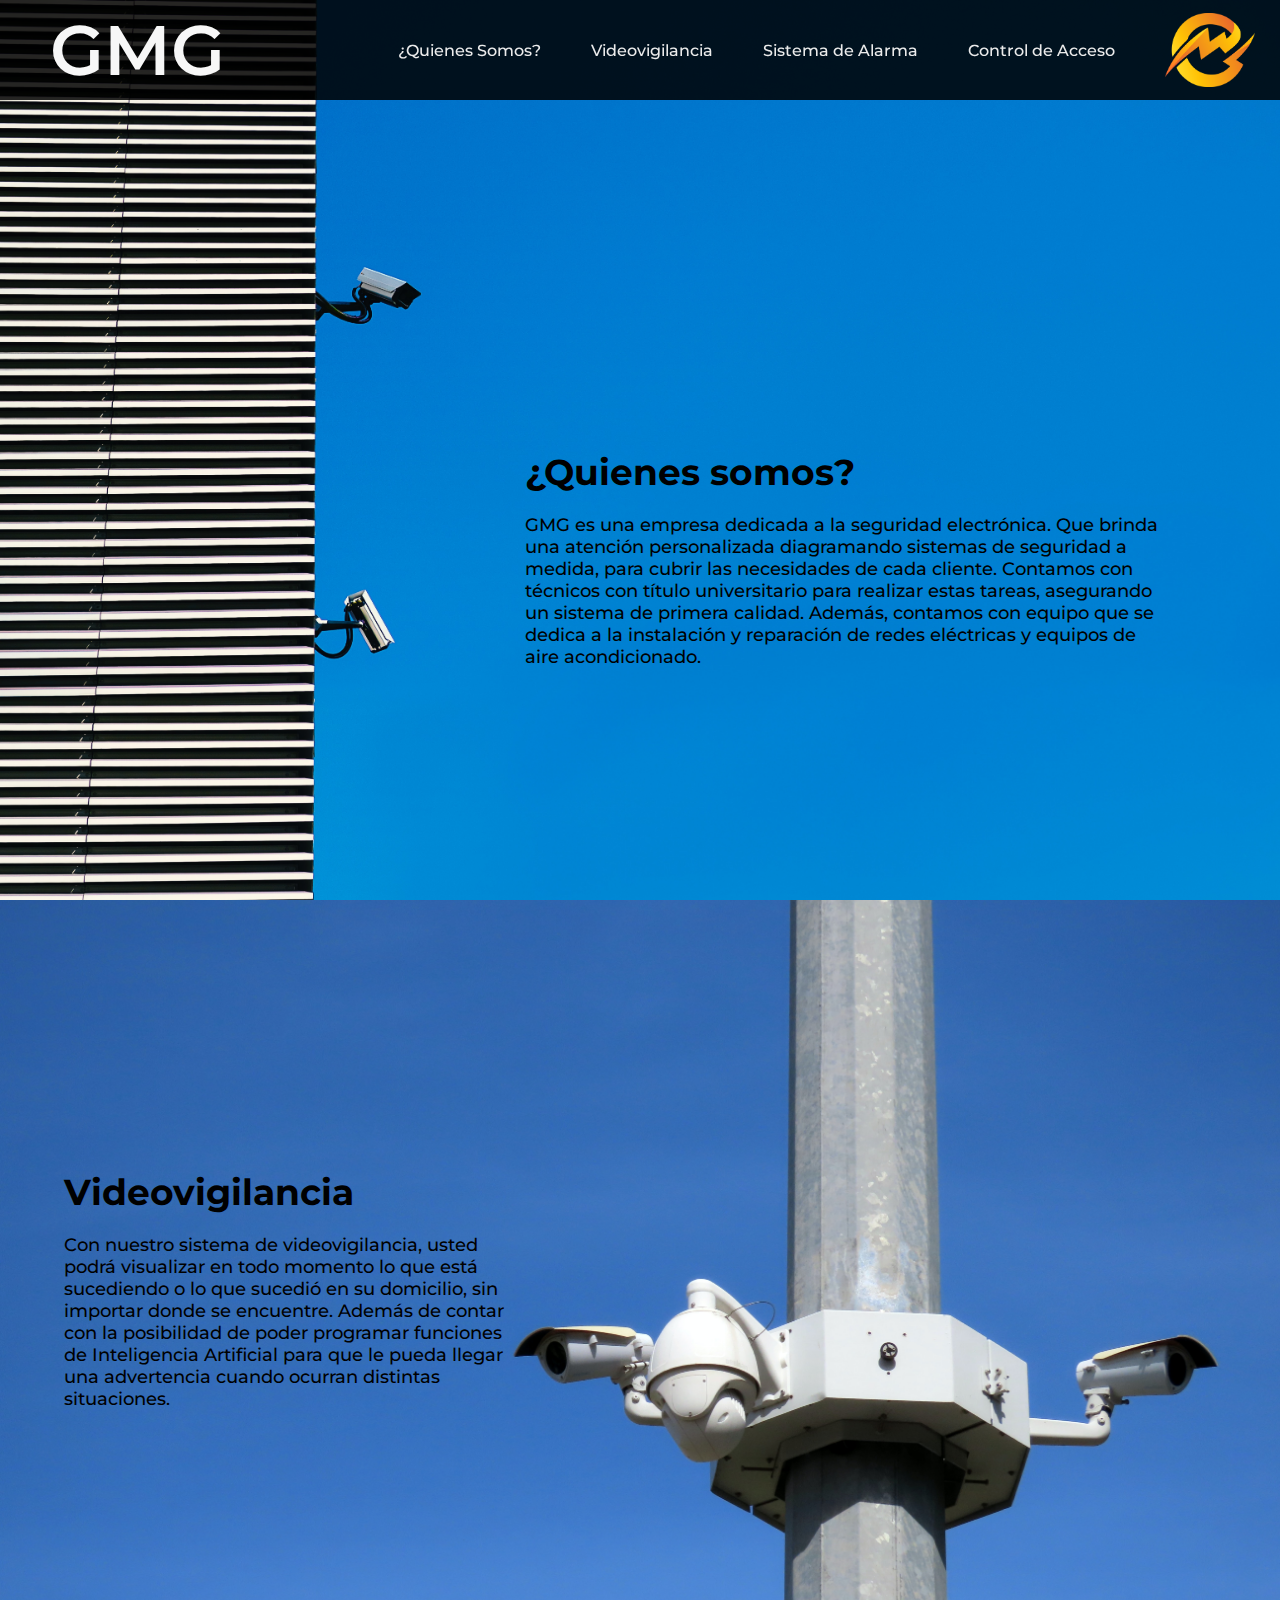
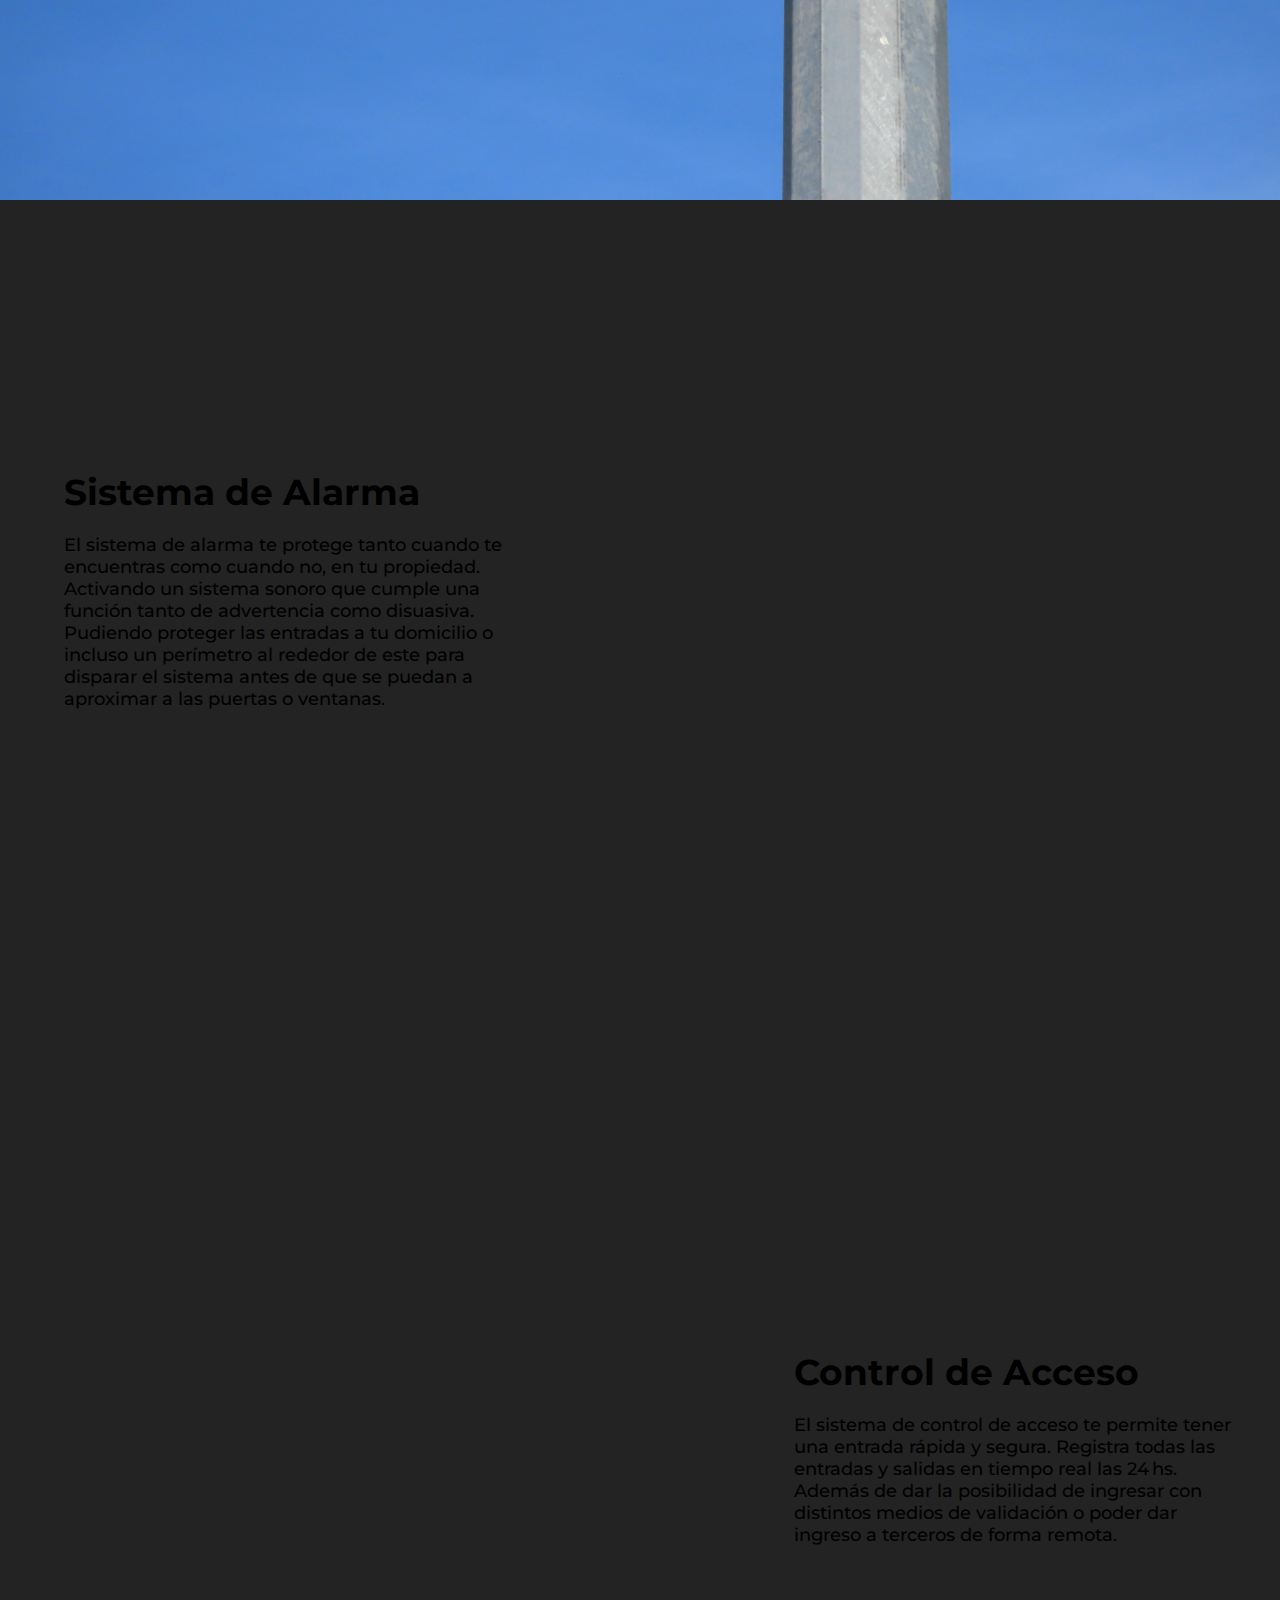
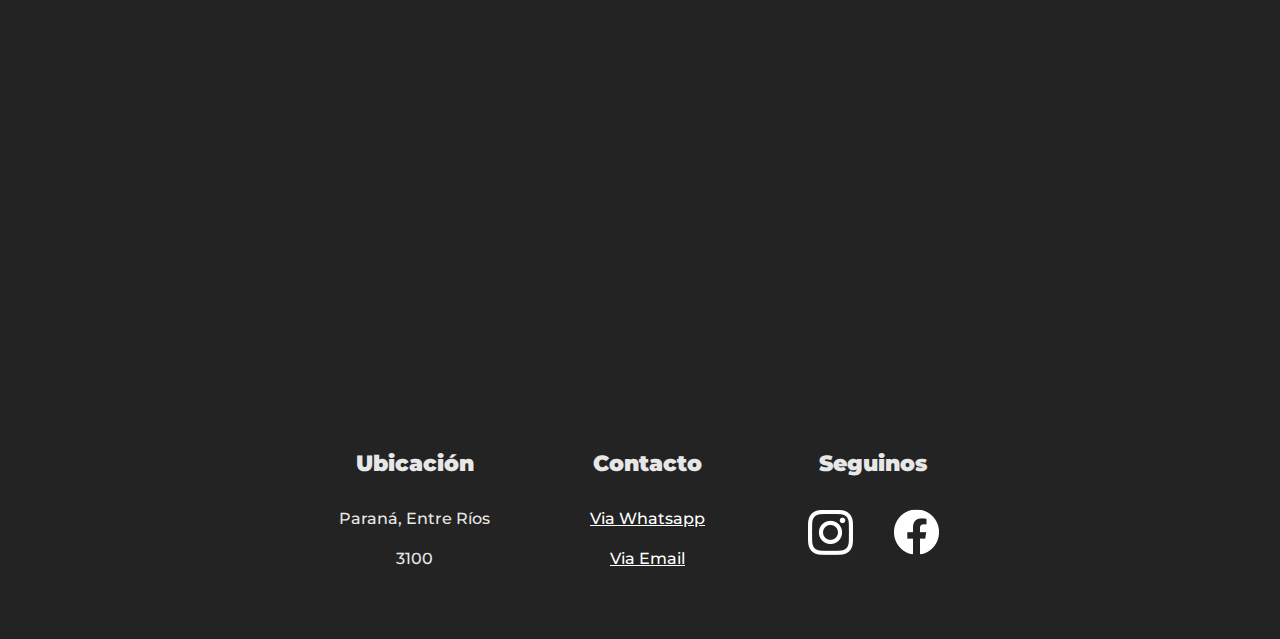
==== commit 5f902a80: "Realizado inicio del responsive" ====
--- a/index.html
+++ b/index.html
@@ -20,12 +20,10 @@
     <input name="menu" type="checkbox" id="menu">
     <h1 class="GMG">GMG</h1>
     <nav class="menu">
-      <ul>
-        <li><a href="#contenido">¿Quienes Somos?</a></li>
-        <li><a href="#contenido-02">Videovigilancia</a></li>
-        <li><a href="#contenido-03">Sistema de Alarma</a></li>
-        <li><a href="#contenido-04">Control de Acceso</a></li>
-      </ul>
+      <a href="#contenido">¿Quienes Somos?</a>
+      <a href="#contenido-02">Videovigilancia</a>
+      <a href="#contenido-03">Sistema de Alarma</a>
+      <a href="#contenido-04">Control de Acceso</a>
       <div class="logo">
         <img src="img/gmg%20logo%20trans.2.png" alt="">
       </div>
--- a/estilo01.css
+++ b/estilo01.css
@@ -12,6 +12,7 @@
 	font: inherit;
 	vertical-align: baseline;
     scroll-behavior: smooth;
+    font-family: 'Montserrat', sans-serif;
 }
 
 /* HTML5 display-role reset for older browsers */
@@ -22,7 +23,6 @@
 
 body {
     top: 0px;
-    font-family: 'Montserrat', sans-serif;
     font-size: 16px;
     font-weight: 400;
     top: 0px;
@@ -39,6 +39,10 @@
     background-color: rgba(0,0,0,0.85);
     position: fixed;
     z-index: 10;
+}
+
+header label {
+    display: none;
 }
 
 ol, ul {
@@ -96,7 +100,6 @@
 }
 
 h2 {
-    font-family: 'Montserrat', sans-serif;
     font-size: 36px;
     font-weight: 700;
     margin-right: 15px;
@@ -105,7 +108,6 @@
 }
 
 .textos {
-    font-family: 'Montserrat', sans-serif;
     font-weight: 500;
     font-size: 18px;
 }
@@ -113,23 +115,43 @@
 .logo {
     width: 90px;
     height: 90px;
-    margin-right: 50px;
+    margin-right: 25px;
 }
 
 .logo img{
-    width: 100%;
-    height: 100%;
+    width: 90px;
+    height: 90px;
     object-fit: contain;
 }
 
 .GMG {
     color: rgba(247,247,247,1.00);
-    font-family: 'Montserrat', sans-serif;
     font-size: 70px;
     font-weight: 600;
     position: relative;
     display: inline-block;
     margin-left: 50px;
+}
+
+footer {
+    color: rgba(231,231,231,1.00);
+    width: 100%;
+}
+
+footer h1 {
+    font-size: 22px;
+    font-weight: 900;
+}
+
+footer ul {
+    margin-top: 32px;
+}
+
+footer li {
+    height: 40px;
+    font-weight: 500;
+    font-style: 16px;
+    padding-right: 0px;
 }
 
 .footer-container{
@@ -144,28 +166,7 @@
     text-align: center;
 }
 
-footer {
-    color: rgba(231,231,231,1.00);
-    width: 100%;
-}
-
-footer h1 {
-    font-size: 22px;
-    font-family: 'Montserrat', sans-serif;
-    font-weight: 900;
-}
-
-footer ul {
-    margin-top: 32px;
-}
-
-footer li {
-    height: 40px;
-    font-weight: 500;
-    font-style: 16px;
-    padding-right: 0px;
-    margin-left: -185px;
-}
+
 
 .redes {
     width: 50px;
@@ -208,54 +209,62 @@
     background-size: cover;
 }
 
-header label {
-    display: none;
-}
-
 .menu {
     background-color: rgba(0,0,0,0.00);
     margin-top: 0px;
     margin-right: 0px;
     display: flex;
-}
-
-.menu ul {
-    display: flex;
+    align-items: center;
     justify-content: space-evenly;
-    align-items: center;
-}
-
-.menu li {
-    color: rgba(229,229,229,1.00);
-    font-weight: 500;
+}
+
+.menu a {
+    color: rgba(235,235,235,1.00);
     text-align: center;
-    font-size: 20px;
-    padding-right: 50px;
-}
-
-.menu li:first-child{
-    padding-left: 50px;
-}
-
-.menu li a {
-    display: block;
-    color: rgba(235,235,235,1.00);
     font-weight: 500;
     text-decoration: none;
+    padding-right: 50px;
+}
+
+.menu a:first-child {
+    padding-left: 50px;
+}
+
+.menu a:hover {
+    color: rgba(239,133,31,1.00);
 }
 
 #menu {
     display: none;
 }
-.menu li a:hover {
-    color: rgba(239,133,31,1.00);
-}
+
 footer li a {
     text-decoration: none;
     color: rgba(255,255,255,1.00);
 }
 
-@media (max-width: 768px){
+@media (max-width: 910px) {
+    nav a {
+        display: none;
+    }
+
+    #menu {
+        left: 0px;
+    }
+    
+    .GMG {
+        margin: 0;
+        /*transition: all 0.5s;*/
+    }
+
+    header label {
+        margin-left: 25px;
+        cursor: pointer;
+        display: block;
+    }
+}
+
+/*@media (max-width: 768px){
     footer li {
         margin-left: 0px;
     }
@@ -363,4 +372,5 @@
     ol, ul {
         margin-left: 0px;
     }
-}
+    
+}*/
